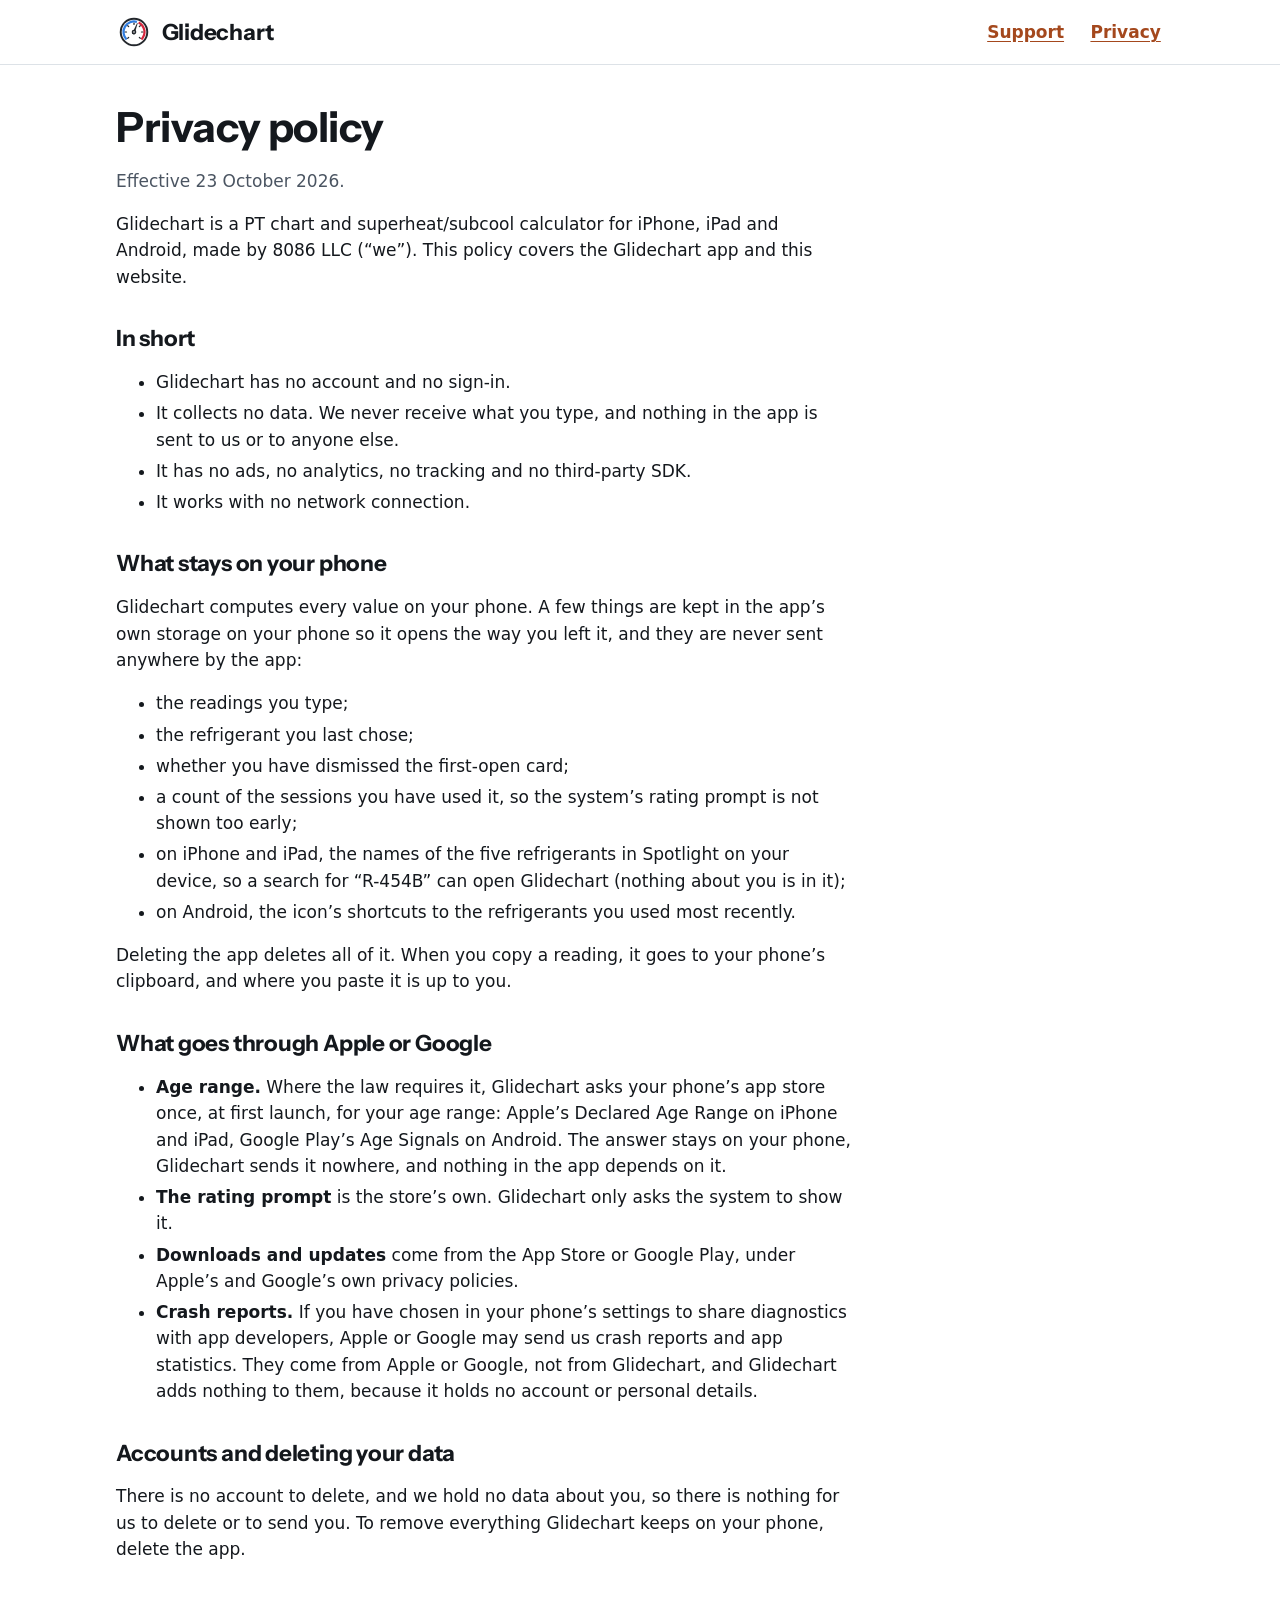
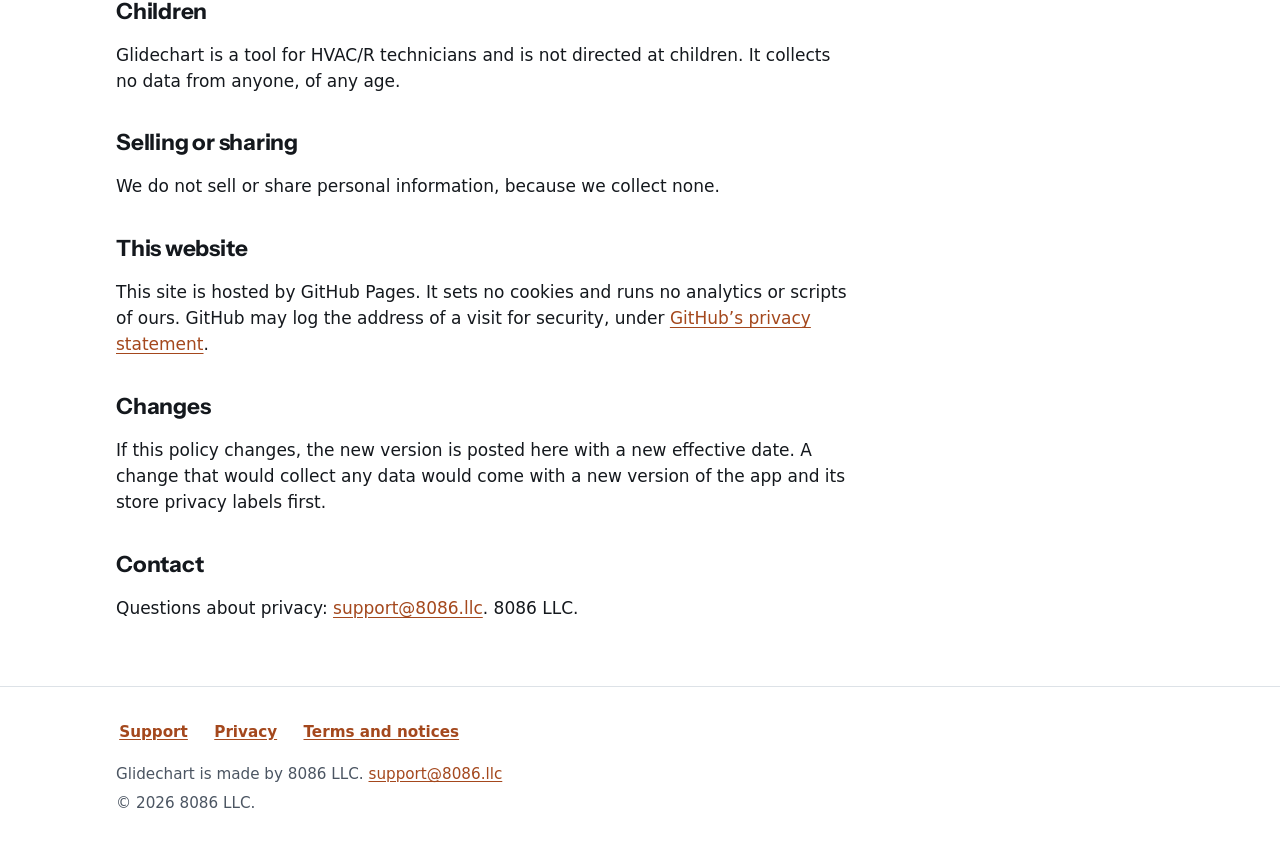
==== privacy/index.html @ c2d7c6fa "Glidechart site: landing, privacy, support, terms and notices The launch pack's pages for Glidechart" ====
<!DOCTYPE html>
<html lang="en">
<head>
  <meta charset="utf-8">
  <meta name="viewport" content="width=device-width, initial-scale=1">
  <title>Privacy policy – Glidechart</title>
  <meta name="description" content="Glidechart's privacy policy: no account, no ads, no analytics, and no data collected. What you type stays on your phone.">
  <link rel="canonical" href="https://soloinc-projects.github.io/glidechart/privacy/">
  <meta name="theme-color" content="#A4481D" media="(prefers-color-scheme: light)">
  <meta name="theme-color" content="#0F1215" media="(prefers-color-scheme: dark)">
  <link rel="icon" href="../favicon.ico" sizes="any">
  <link rel="icon" href="../favicon.svg" type="image/svg+xml">
  <link rel="apple-touch-icon" href="../apple-touch-icon.png">
  <link rel="stylesheet" href="../assets/site.css">
  <meta property="og:type" content="website">
  <meta property="og:site_name" content="Glidechart">
  <meta property="og:title" content="Privacy policy – Glidechart">
  <meta property="og:description" content="No account, no ads, no analytics, and no data collected. What you type stays on your phone.">
  <meta property="og:url" content="https://soloinc-projects.github.io/glidechart/privacy/">
  <meta property="og:image" content="https://soloinc-projects.github.io/glidechart/og-image.png">
</head>
<body>
  <a class="skip-link" href="#main">Skip to the content</a>
  <header class="site-header">
    <div class="wrap">
      <a class="brand" href="../" aria-label="Glidechart, home">
        <svg viewBox="0 0 24 24" aria-hidden="true" focusable="false">
          <circle class="mark-bezel" cx="12" cy="12" r="9.5"/>
          <circle class="mark-dial" cx="12" cy="12" r="8.2"/>
          <path fill="#2F7DE1" d="M6.5199 17.4801A7.75 7.75 0 0 1 14.1362 4.5502L13.7227 5.9921A6.25 6.25 0 0 0 7.5806 16.4194Z"/>
          <path fill="#D7263D" d="M15.3974 5.0343A7.75 7.75 0 0 1 17.4801 17.4801L16.4194 16.4194A6.25 6.25 0 0 0 14.7398 6.3825Z"/>
          <g stroke="#23272C" stroke-width="0.8" stroke-linecap="round">
            <line x1="8.4645" y1="15.5355" x2="7.8281" y2="16.1719"/>
            <line x1="7" y1="12" x2="6.1" y2="12"/>
            <line x1="8.4645" y1="8.4645" x2="7.8281" y2="7.8281"/>
            <line x1="12" y1="7" x2="12" y2="6.1"/>
            <line x1="15.5355" y1="8.4645" x2="16.1719" y2="7.8281"/>
            <line x1="17" y1="12" x2="17.9" y2="12"/>
            <line x1="15.5355" y1="15.5355" x2="16.1719" y2="16.1719"/>
          </g>
          <path fill="#23272C" d="M12.2202 13.7983L14.4631 6.1973L14.0523 6.0396L10.6331 13.1891Z"/>
          <circle fill="#23272C" cx="12" cy="12" r="1.55"/>
          <circle fill="#FFFFFF" cx="12" cy="12" r="0.55"/>
        </svg>
        <span class="wordmark">Glidechart</span>
      </a>
      <nav class="site-nav" aria-label="Pages">
        <a href="../support/">Support</a>
        <a href="./" aria-current="page">Privacy</a>
      </nav>
    </div>
  </header>

  <main id="main" class="wrap">
    <div class="prose">
      <h1>Privacy policy</h1>
      <p class="updated">Effective 23 October 2026.</p>

      <p>Glidechart is a PT chart and superheat/subcool calculator for iPhone, iPad and Android, made by 8086 LLC (“we”). This policy covers the Glidechart app and this website.</p>

      <h2>In short</h2>
      <ul>
        <li>Glidechart has no account and no sign-in.</li>
        <li>It collects no data. We never receive what you type, and nothing in the app is sent to us or to anyone else.</li>
        <li>It has no ads, no analytics, no tracking and no third-party SDK.</li>
        <li>It works with no network connection.</li>
      </ul>

      <h2>What stays on your phone</h2>
      <p>Glidechart computes every value on your phone. A few things are kept in the app’s own storage on your phone so it opens the way you left it, and they are never sent anywhere by the app:</p>
      <ul>
        <li>the readings you type;</li>
        <li>the refrigerant you last chose;</li>
        <li>whether you have dismissed the first-open card;</li>
        <li>a count of the sessions you have used it, so the system’s rating prompt is not shown too early;</li>
        <li>on iPhone and iPad, the names of the five refrigerants in Spotlight on your device, so a search for “R-454B” can open Glidechart (nothing about you is in it);</li>
        <li>on Android, the icon’s shortcuts to the refrigerants you used most recently.</li>
      </ul>
      <p>Deleting the app deletes all of it. When you copy a reading, it goes to your phone’s clipboard, and where you paste it is up to you.</p>

      <h2>What goes through Apple or Google</h2>
      <ul>
        <li><strong>Age range.</strong> Where the law requires it, Glidechart asks your phone’s app store once, at first launch, for your age range: Apple’s Declared Age Range on iPhone and iPad, Google Play’s Age Signals on Android. The answer stays on your phone, Glidechart sends it nowhere, and nothing in the app depends on it.</li>
        <li><strong>The rating prompt</strong> is the store’s own. Glidechart only asks the system to show it.</li>
        <li><strong>Downloads and updates</strong> come from the App Store or Google Play, under Apple’s and Google’s own privacy policies.</li>
        <li><strong>Crash reports.</strong> If you have chosen in your phone’s settings to share diagnostics with app developers, Apple or Google may send us crash reports and app statistics. They come from Apple or Google, not from Glidechart, and Glidechart adds nothing to them, because it holds no account or personal details.</li>
      </ul>

      <h2>Accounts and deleting your data</h2>
      <p>There is no account to delete, and we hold no data about you, so there is nothing for us to delete or to send you. To remove everything Glidechart keeps on your phone, delete the app.</p>

      <h2>Children</h2>
      <p>Glidechart is a tool for HVAC/R technicians and is not directed at children. It collects no data from anyone, of any age.</p>

      <h2>Selling or sharing</h2>
      <p>We do not sell or share personal information, because we collect none.</p>

      <h2>This website</h2>
      <p>This site is hosted by GitHub Pages. It sets no cookies and runs no analytics or scripts of ours. GitHub may log the address of a visit for security, under <a href="https://docs.github.com/en/site-policy/privacy-policies/github-general-privacy-statement">GitHub’s privacy statement</a>.</p>

      <h2>Changes</h2>
      <p>If this policy changes, the new version is posted here with a new effective date. A change that would collect any data would come with a new version of the app and its store privacy labels first.</p>

      <h2>Contact</h2>
      <p>Questions about privacy: <a href="mailto:support@8086.llc">support@8086.llc</a>. 8086 LLC.</p>
    </div>
  </main>

  <footer class="site-footer">
    <div class="wrap">
      <nav aria-label="Site">
        <a href="../support/">Support</a>
        <a href="./">Privacy</a>
        <a href="../terms/">Terms and notices</a>
      </nav>
      <p>Glidechart is made by 8086 LLC. <a href="mailto:support@8086.llc">support@8086.llc</a></p>
      <p>© 2026 8086 LLC.</p>
    </div>
  </footer>
</body>
</html>
---- assets/site.css ----
/* Glidechart site. Colours are tokens.json's (brand pack, edition 4); every text pair below is one tokens.json
   records at WCAG AA or better, in light and in dark. Fonts: Instrument Sans Bold for headings and the wordmark,
   Atkinson Hyperlegible Mono for numbers, both SIL OFL 1.1 (fonts/). */

@font-face {
  font-family: "Instrument Sans";
  src: url("../fonts/InstrumentSans-Bold.ttf") format("truetype");
  font-weight: 700;
  font-style: normal;
  font-display: swap;
}

@font-face {
  font-family: "Atkinson Hyperlegible Mono";
  src: url("../fonts/AtkinsonHyperlegibleMono-Regular.ttf") format("truetype");
  font-weight: 400;
  font-style: normal;
  font-display: swap;
}

:root {
  color-scheme: light dark;
  --bg: #FFFFFF;          /* paper */
  --raised: #F2F4F6;      /* paper-raised */
  --text: #14181D;        /* ink */
  --text-2: #4B5562;      /* steel */
  --accent: #A4481D;      /* copper */
  --low: #1D5BB8;         /* low-side-light */
  --high: #B21F31;        /* high-side-light */
  --caution: #8A5300;     /* caution-light */
  --line: #DDE2E7;        /* separator-light */
  --edge: #76808C;        /* control-light */
  --mark-bezel: #23272C;  /* bezel */
  --mark-dial: #FFFFFF;   /* dial */
  --sans: system-ui, -apple-system, "Segoe UI", Roboto, "Helvetica Neue", Arial, sans-serif;
  --display: "Instrument Sans", var(--sans);
  --mono: "Atkinson Hyperlegible Mono", ui-monospace, "SF Mono", Menlo, Consolas, monospace;
}

@media (prefers-color-scheme: dark) {
  :root {
    --bg: #0F1215;        /* night */
    --raised: #1A1E23;    /* night-raised */
    --text: #EDF0F3;      /* frost */
    --text-2: #A8B2BD;    /* mist */
    --accent: #F2A57E;    /* copper-glow */
    --low: #79AEFF;       /* low-side-dark */
    --high: #FF8590;      /* high-side-dark */
    --caution: #F2B54B;   /* caution-dark */
    --line: #2E343B;      /* separator-dark */
    --edge: #7D8794;      /* control-dark */
    --mark-bezel: #C9784C; /* icon-dark-bezel */
    --mark-dial: #E9E5E0;  /* icon-dark-dial */
  }
}

*, *::before, *::after { box-sizing: border-box; }

html { -webkit-text-size-adjust: 100%; text-size-adjust: 100%; }

body {
  margin: 0;
  background: var(--bg);
  color: var(--text);
  font-family: var(--sans);
  font-size: 1.0625rem;
  line-height: 1.55;
}

.wrap { max-width: 68rem; margin: 0 auto; padding: 0 1.25rem; }

a { color: var(--accent); text-underline-offset: 0.15em; }
a:hover { text-decoration-thickness: 2px; }
a:focus-visible, button:focus-visible { outline: 3px solid var(--accent); outline-offset: 3px; border-radius: 4px; }

.skip-link {
  position: absolute; left: 1rem; top: -4rem; z-index: 10;
  background: var(--bg); color: var(--accent); padding: 0.6rem 1rem; border: 2px solid var(--accent); border-radius: 8px;
}
.skip-link:focus { top: 1rem; }

h1, h2, h3, .wordmark { font-family: var(--display); font-weight: 700; letter-spacing: -0.01em; }
h1 { font-size: clamp(2rem, 1.4rem + 3vw, 3.25rem); line-height: 1.1; margin: 0 0 1rem; }
h2 { font-size: clamp(1.5rem, 1.2rem + 1.2vw, 2rem); line-height: 1.2; margin: 0 0 1rem; }
h3 { font-size: 1.2rem; line-height: 1.3; margin: 0 0 0.4rem; }

.num { font-family: var(--mono); font-variant-numeric: tabular-nums; }
.low { color: var(--low); font-weight: 600; }
.high { color: var(--high); font-weight: 600; }

/* Header */
.site-header { border-bottom: 1px solid var(--line); }
.site-header .wrap { display: flex; align-items: center; justify-content: space-between; gap: 1rem; min-height: 4rem; flex-wrap: wrap; }
.brand { display: inline-flex; align-items: center; gap: 0.6rem; color: var(--text); text-decoration: none; padding: 0.4rem 0; }
.brand svg { width: 2.25rem; height: 2.25rem; flex: none; }
.brand .wordmark { font-size: 1.4rem; }
.mark-bezel { fill: var(--mark-bezel); }
.mark-dial { fill: var(--mark-dial); }
.site-nav { display: flex; gap: 1.25rem; flex-wrap: wrap; }
.site-nav a { display: inline-block; padding: 0.6rem 0.2rem; min-height: 44px; font-weight: 600; }

/* Hero */
.hero { padding: 3rem 0 2.5rem; display: grid; gap: 2.5rem; align-items: center; }
@media (min-width: 60rem) { .hero { grid-template-columns: 1.15fr 0.85fr; } }
.lede { font-size: 1.2rem; color: var(--text); max-width: 40rem; margin: 0 0 1.5rem; }
.cta { list-style: none; padding: 0; margin: 0 0 1rem; display: flex; flex-wrap: wrap; gap: 0.75rem; }
.cta li { border: 2px solid var(--edge); border-radius: 14px; padding: 0.7rem 1.1rem; min-width: 14rem; background: var(--raised); }
.cta .store { display: block; font-family: var(--display); font-weight: 700; font-size: 1.1rem; }
.cta .when { display: block; color: var(--text-2); font-size: 0.95rem; }
.secondary { color: var(--text-2); margin: 0; }
.hero-shot { margin: 0 auto; max-width: 20rem; }
.hero-shot img, .shots img { display: block; width: 100%; height: auto; border-radius: 28px; border: 1px solid var(--line); }

/* Sections */
section { padding: 2.5rem 0; border-top: 1px solid var(--line); }
.cards { list-style: none; padding: 0; margin: 0; display: grid; gap: 1rem; }
@media (min-width: 48rem) { .cards { grid-template-columns: repeat(3, 1fr); } }
.cards li { background: var(--raised); border-radius: 18px; padding: 1.25rem 1.25rem 1.1rem; }
.cards p { margin: 0; color: var(--text); }
.shots { display: grid; gap: 1.5rem; grid-template-columns: repeat(auto-fit, minmax(13rem, 1fr)); }
.shots figure { margin: 0; }
.shots figcaption { margin-top: 0.6rem; font-weight: 600; text-align: center; }
.note { color: var(--text-2); font-size: 0.95rem; }
.quote { border-left: 4px solid var(--caution); padding: 0.4rem 0 0.4rem 1rem; margin: 0 0 1rem; font-weight: 600; }
.sides { display: grid; gap: 1rem; }
@media (min-width: 48rem) { .sides { grid-template-columns: 1fr 1fr; } }
.side { border-radius: 18px; padding: 1.1rem 1.25rem; background: var(--raised); border-left: 6px solid var(--edge); }
.side.low-side { border-left-color: var(--low); }
.side.high-side { border-left-color: var(--high); }
.side p { margin: 0.3rem 0 0; }

/* Prose pages */
.prose { max-width: 46rem; padding: 2.5rem 0 3rem; }
.prose h1 { font-size: clamp(1.8rem, 1.4rem + 2vw, 2.6rem); }
.prose h2 { font-size: 1.4rem; margin-top: 2.2rem; }
.prose li { margin: 0.3rem 0; }
.prose dt { font-weight: 700; margin-top: 1.2rem; }
.prose dd { margin: 0.3rem 0 0; }
.updated { color: var(--text-2); }
pre.licence { white-space: pre-wrap; font-family: var(--mono); font-size: 0.85rem; line-height: 1.5; background: var(--raised); padding: 1rem; border-radius: 12px; overflow-wrap: anywhere; }

/* Footer */
.site-footer { border-top: 1px solid var(--line); padding: 1.5rem 0 2.5rem; color: var(--text-2); font-size: 0.95rem; }
.site-footer nav { display: flex; gap: 1.25rem; flex-wrap: wrap; margin-bottom: 0.5rem; }
.site-footer nav a { display: inline-block; padding: 0.6rem 0.2rem; min-height: 44px; font-weight: 600; }
.site-footer p { margin: 0.3rem 0; }

@media (prefers-reduced-motion: reduce) {
  *, *::before, *::after { animation: none !important; transition: none !important; scroll-behavior: auto !important; }
}
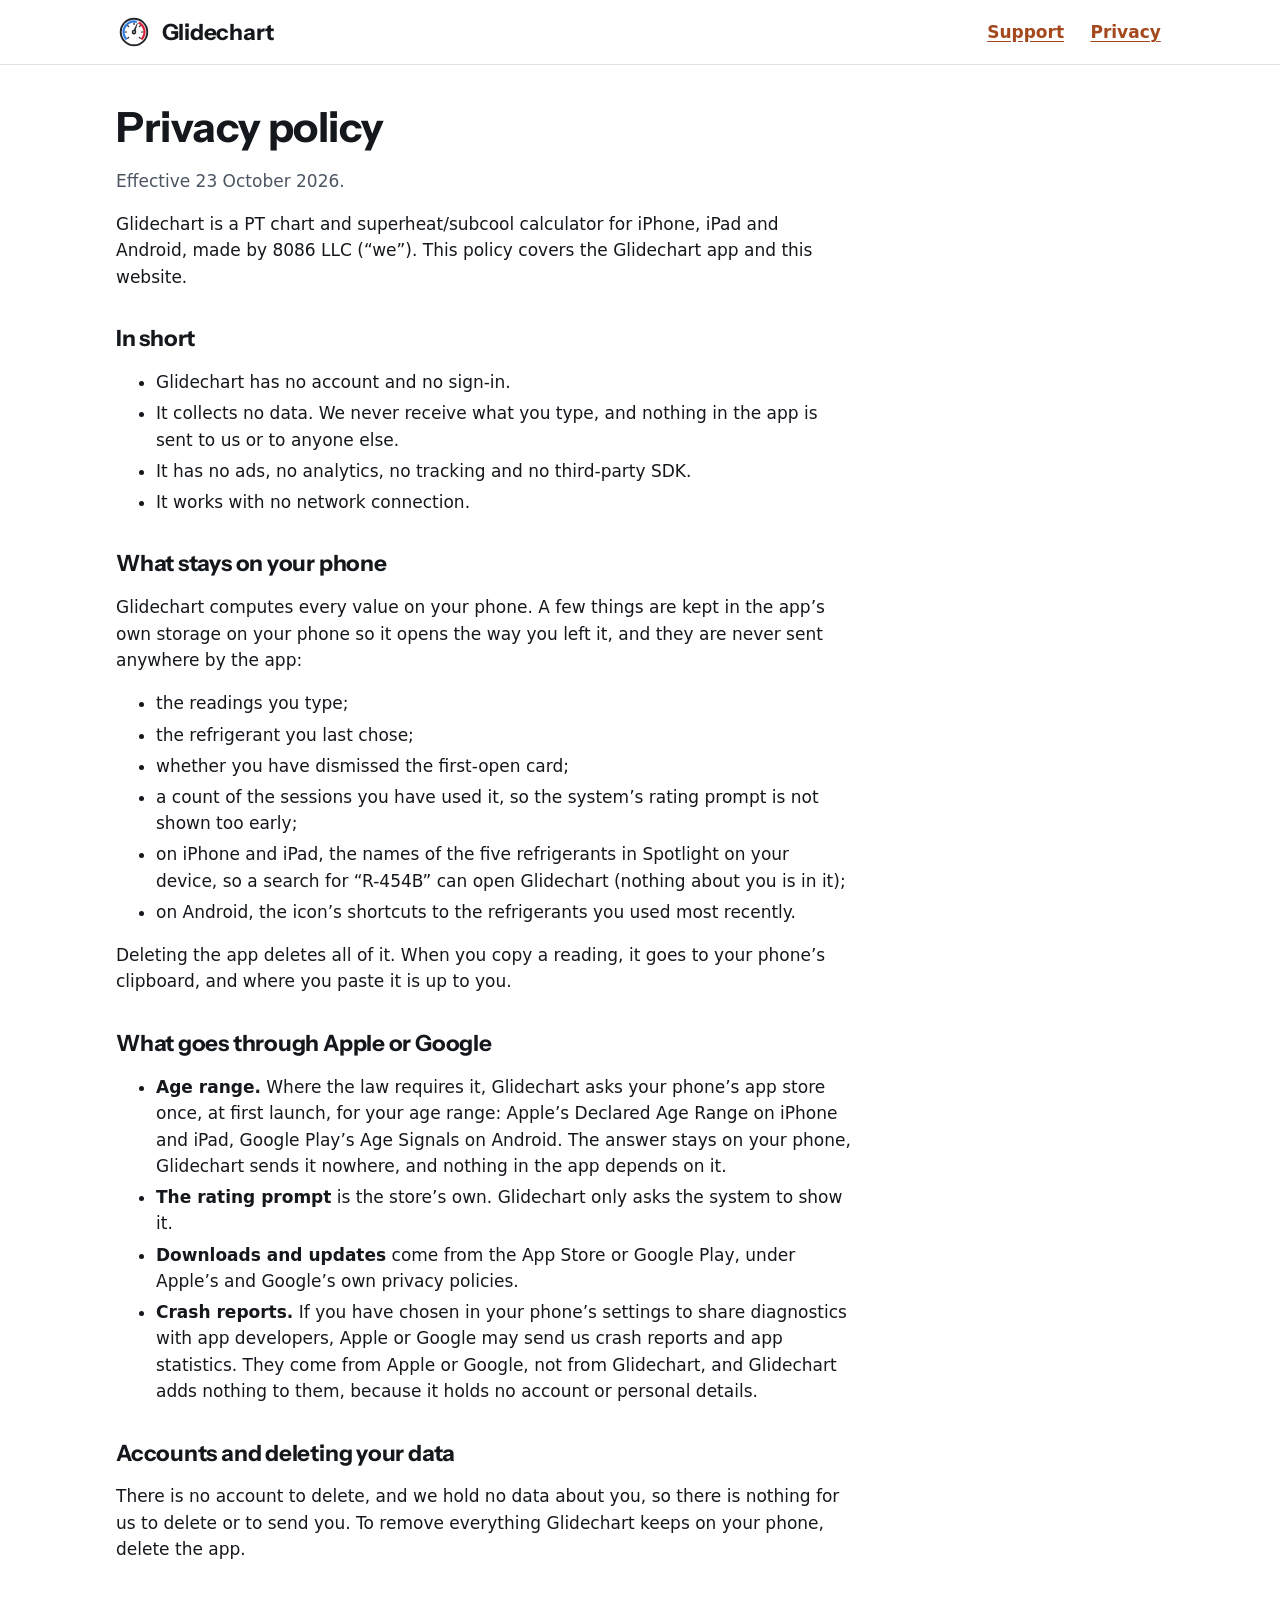
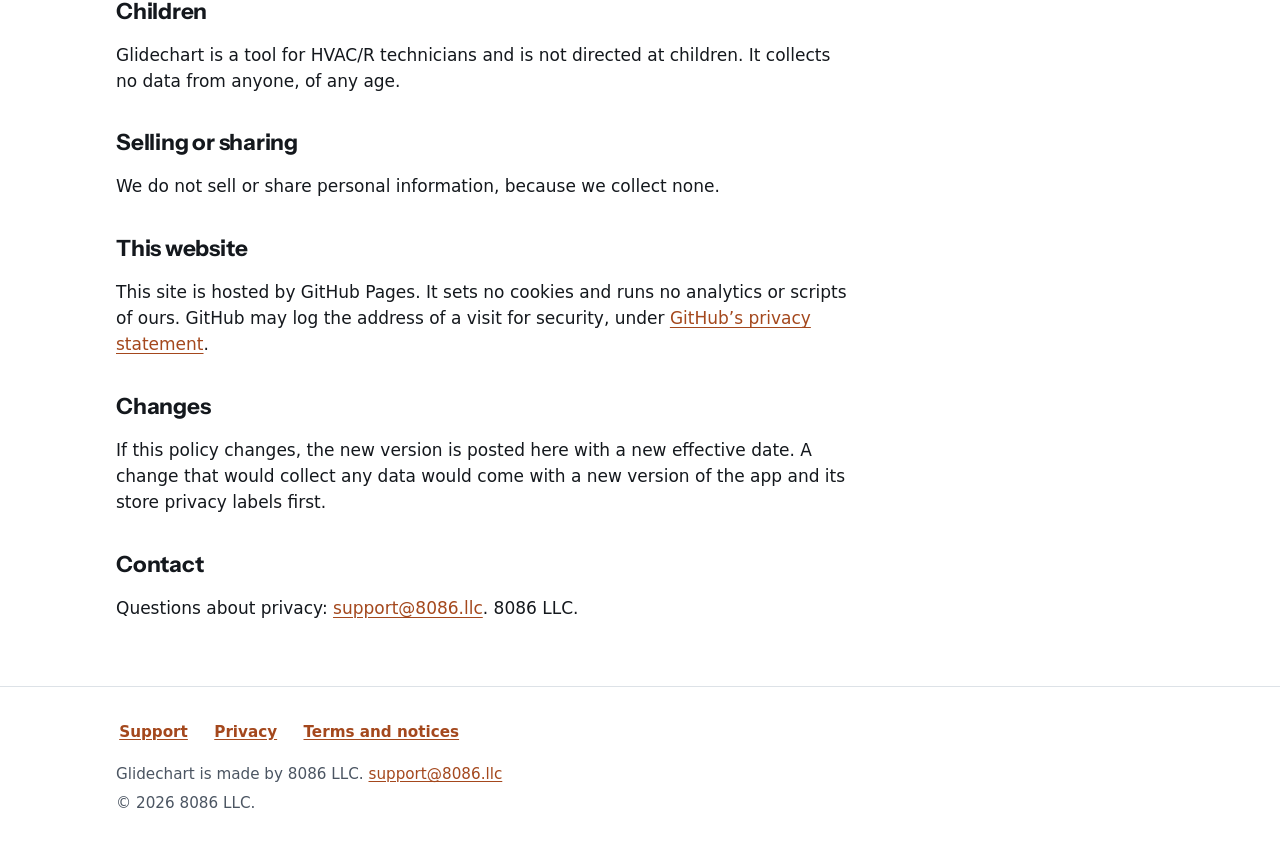
==== commit ce1dabf5: "Site: keep refrigerant names whole at a line end The landing's lede broke "R-410A" after its hyphen " ====
--- a/privacy/index.html
+++ b/privacy/index.html
@@ -73,7 +73,7 @@
         <li>the refrigerant you last chose;</li>
         <li>whether you have dismissed the first-open card;</li>
         <li>a count of the sessions you have used it, so the system’s rating prompt is not shown too early;</li>
-        <li>on iPhone and iPad, the names of the five refrigerants in Spotlight on your device, so a search for “R-454B” can open Glidechart (nothing about you is in it);</li>
+        <li>on iPhone and iPad, the names of the five refrigerants in Spotlight on your device, so a search for “<span class="nw">R-454B</span>” can open Glidechart (nothing about you is in it);</li>
         <li>on Android, the icon’s shortcuts to the refrigerants you used most recently.</li>
       </ul>
       <p>Deleting the app deletes all of it. When you copy a reading, it goes to your phone’s clipboard, and where you paste it is up to you.</p>
--- a/assets/site.css
+++ b/assets/site.css
@@ -84,6 +84,7 @@
 h2 { font-size: clamp(1.5rem, 1.2rem + 1.2vw, 2rem); line-height: 1.2; margin: 0 0 1rem; }
 h3 { font-size: 1.2rem; line-height: 1.3; margin: 0 0 0.4rem; }
 
+.nw { white-space: nowrap; }
 .num { font-family: var(--mono); font-variant-numeric: tabular-nums; }
 .low { color: var(--low); font-weight: 600; }
 .high { color: var(--high); font-weight: 600; }
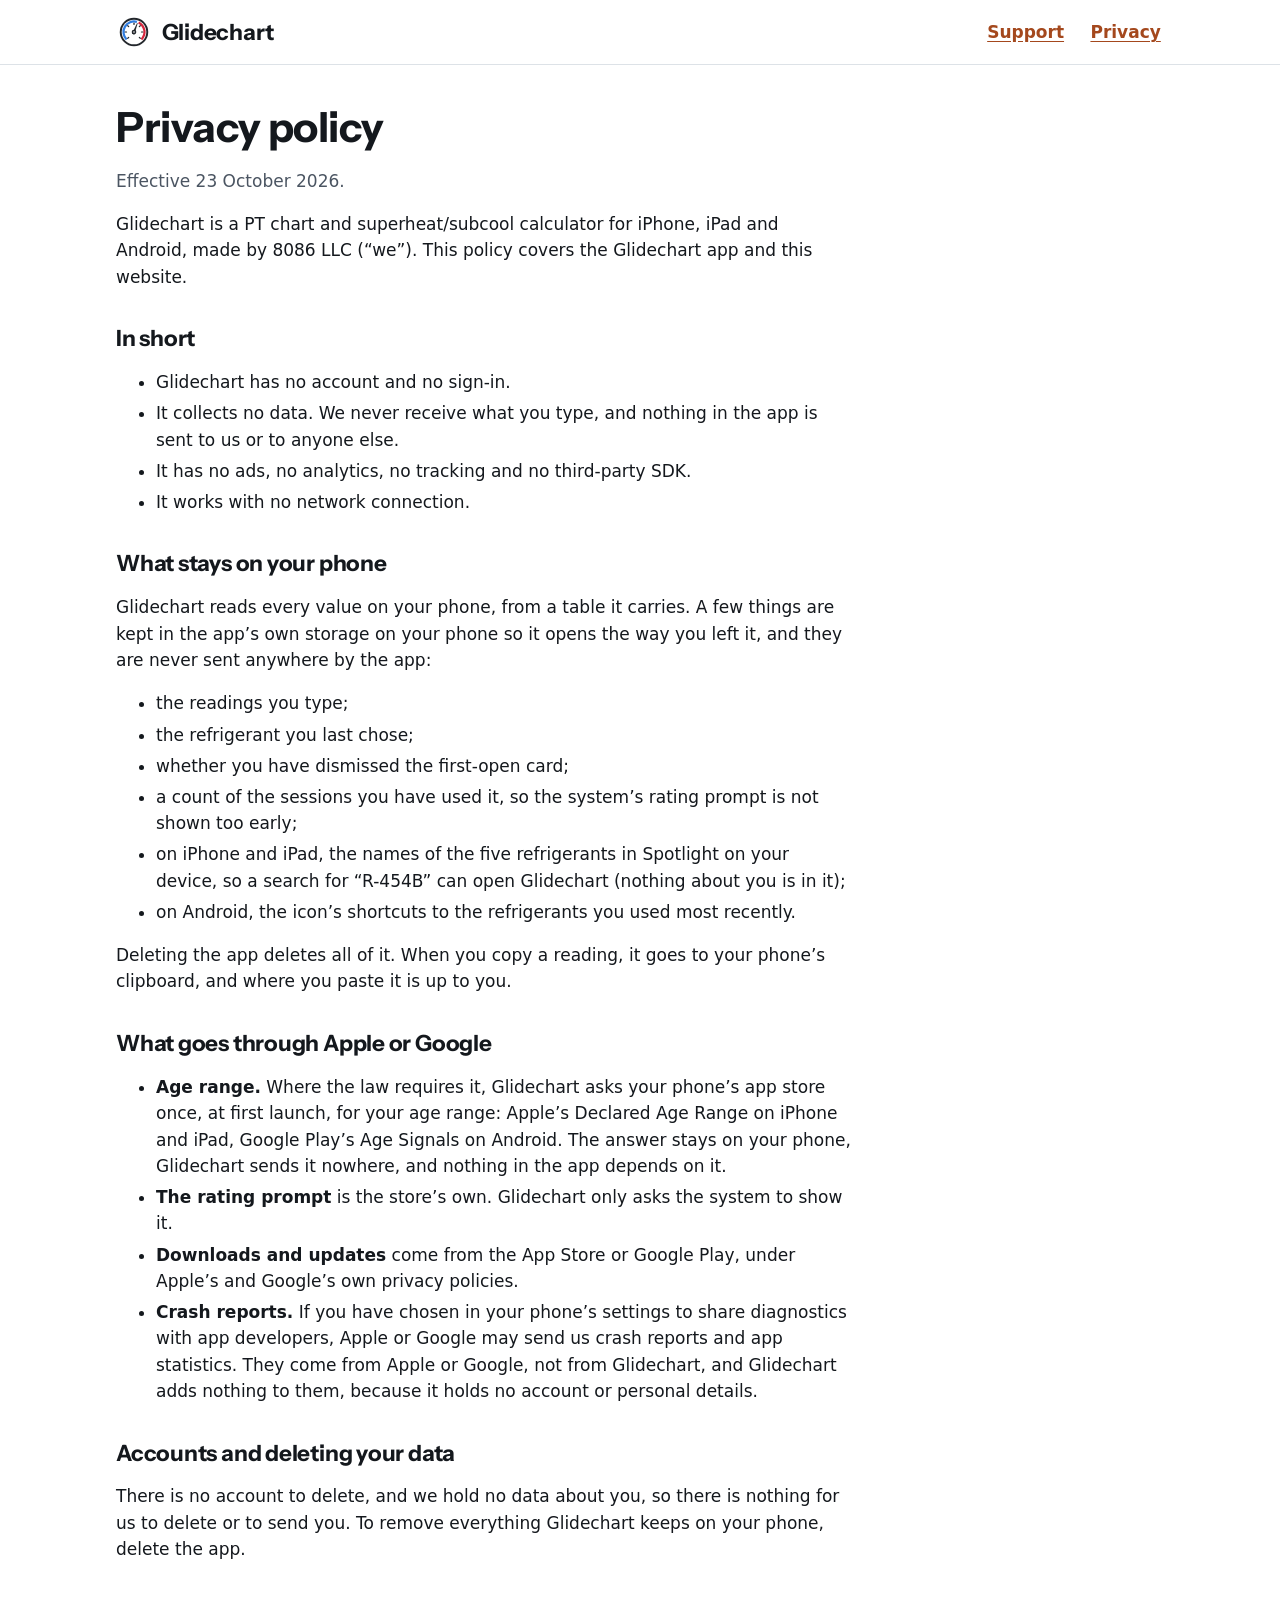
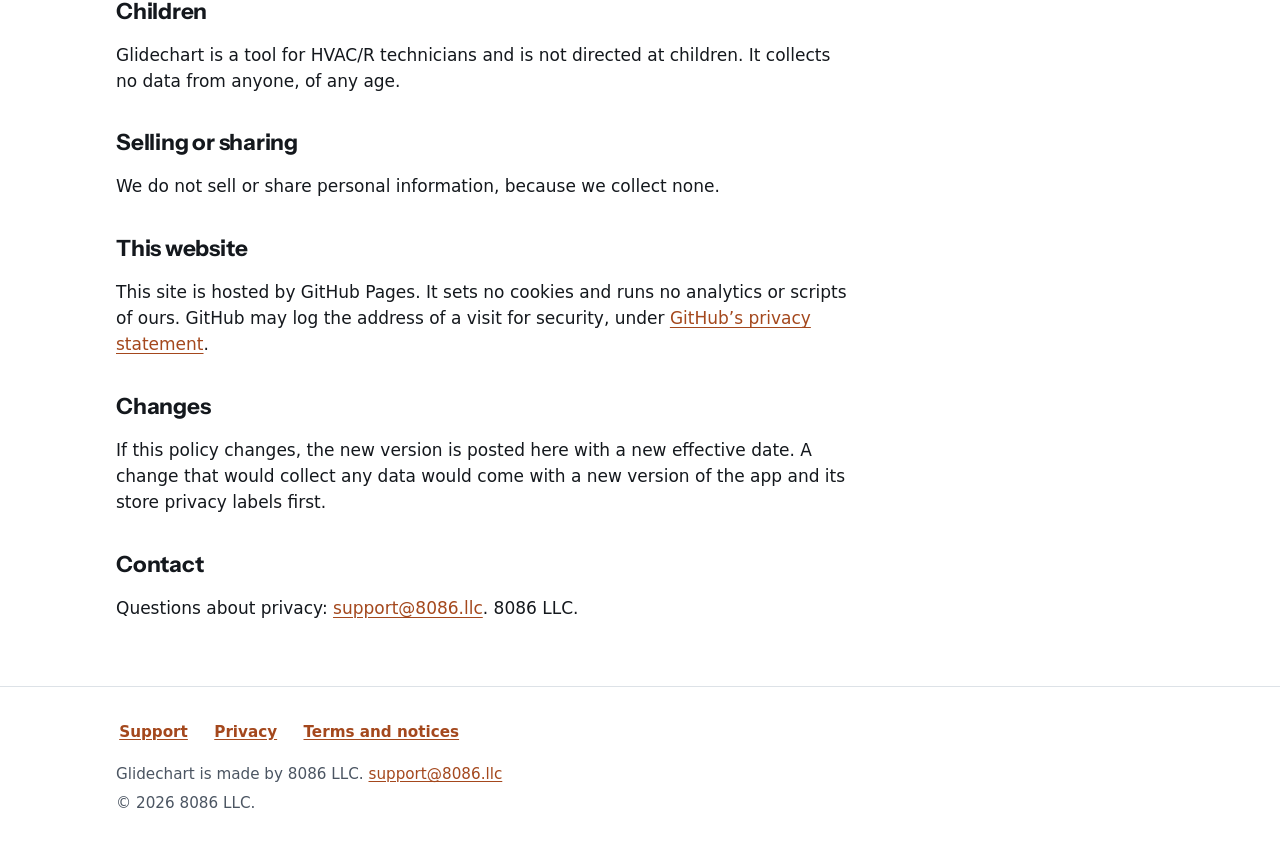
==== commit b735a21d: "Say what the app does with CoolProp: it carries a table CoolProp computed and reads it on the phone " ====
--- a/privacy/index.html
+++ b/privacy/index.html
@@ -67,7 +67,7 @@
       </ul>
 
       <h2>What stays on your phone</h2>
-      <p>Glidechart computes every value on your phone. A few things are kept in the app’s own storage on your phone so it opens the way you left it, and they are never sent anywhere by the app:</p>
+      <p>Glidechart reads every value on your phone, from a table it carries. A few things are kept in the app’s own storage on your phone so it opens the way you left it, and they are never sent anywhere by the app:</p>
       <ul>
         <li>the readings you type;</li>
         <li>the refrigerant you last chose;</li>
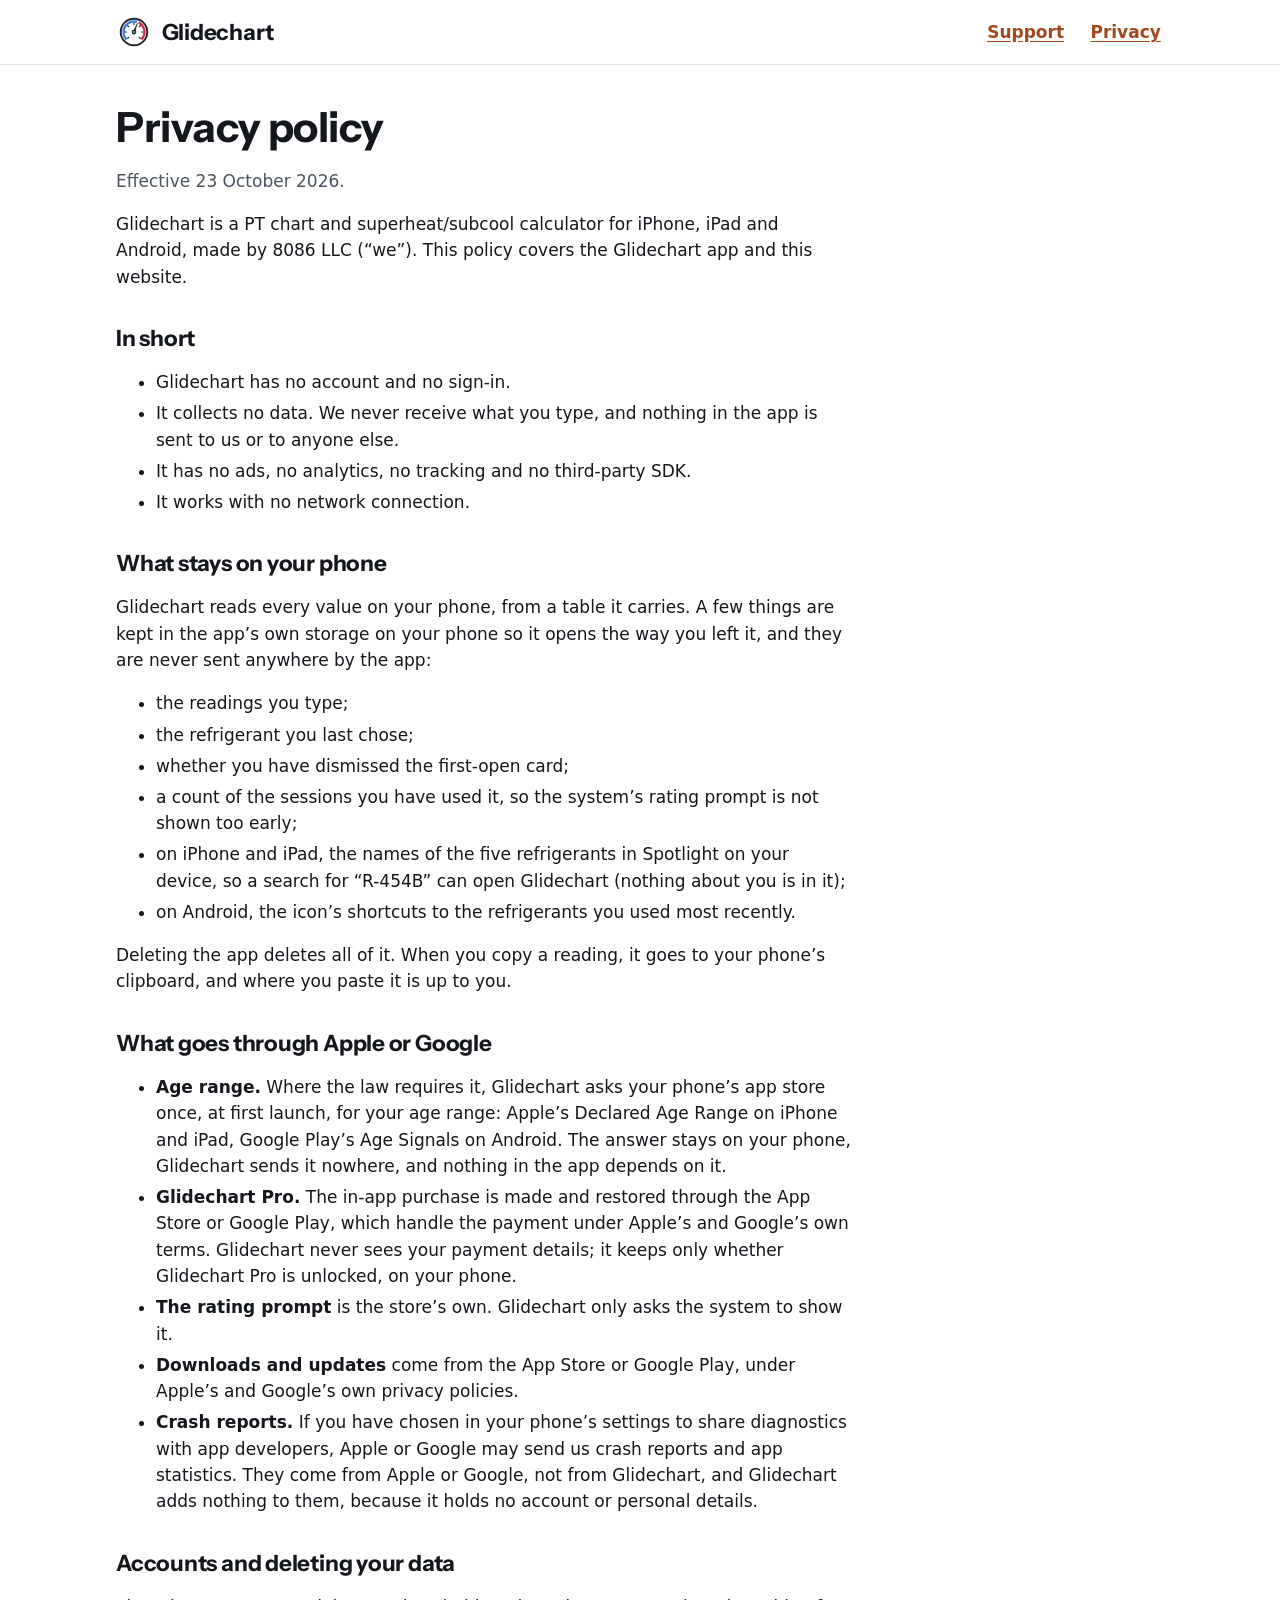
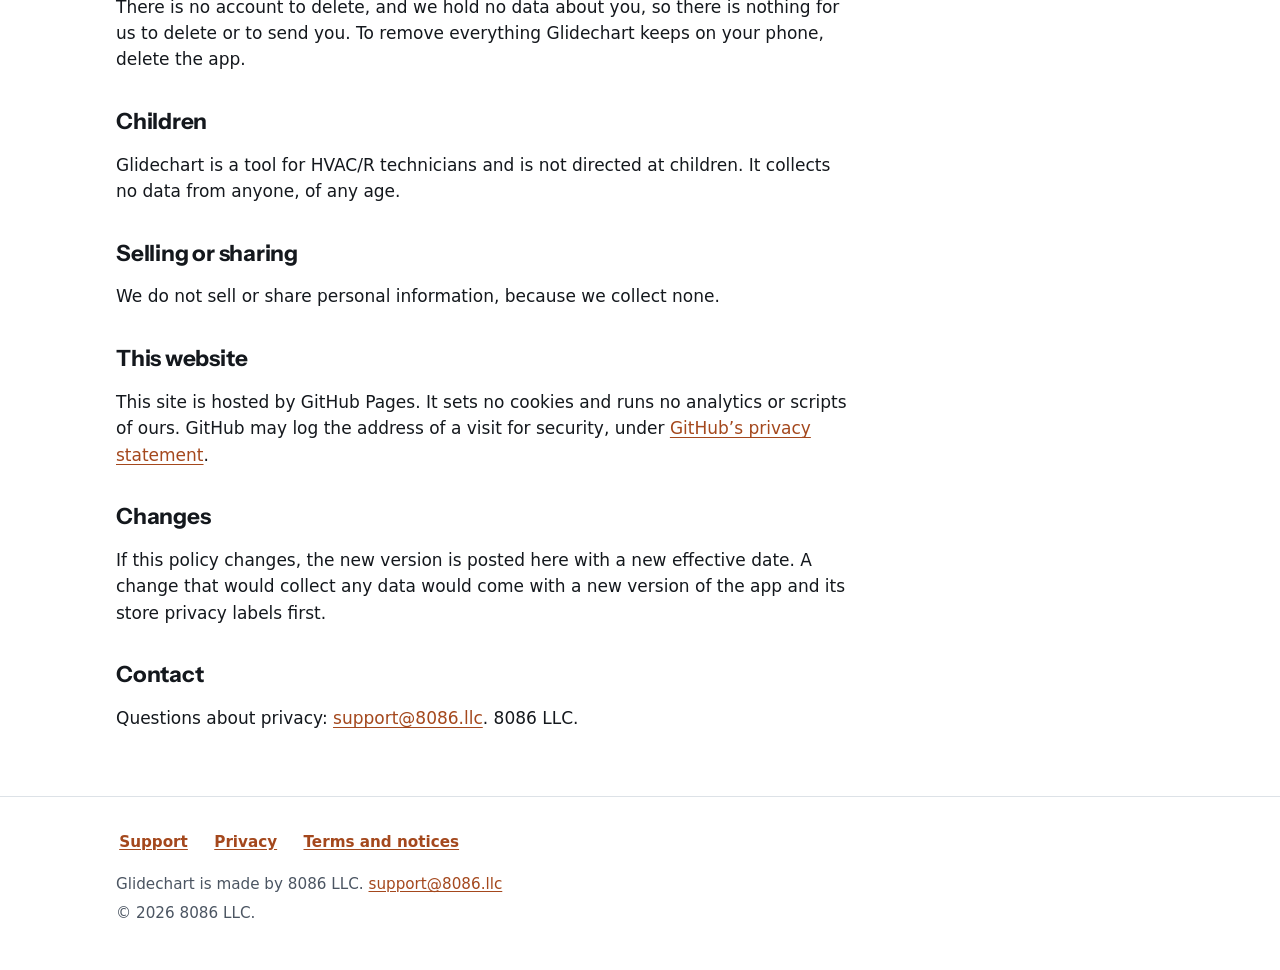
==== commit 7ace56bb: "Glidechart Pro: the one purchase, what it adds, Restore Purchase; privacy through the stores Co-Auth" ====
--- a/privacy/index.html
+++ b/privacy/index.html
@@ -81,6 +81,7 @@
       <h2>What goes through Apple or Google</h2>
       <ul>
         <li><strong>Age range.</strong> Where the law requires it, Glidechart asks your phone’s app store once, at first launch, for your age range: Apple’s Declared Age Range on iPhone and iPad, Google Play’s Age Signals on Android. The answer stays on your phone, Glidechart sends it nowhere, and nothing in the app depends on it.</li>
+        <li><strong>Glidechart Pro.</strong> The in-app purchase is made and restored through the App Store or Google Play, which handle the payment under Apple’s and Google’s own terms. Glidechart never sees your payment details; it keeps only whether Glidechart Pro is unlocked, on your phone.</li>
         <li><strong>The rating prompt</strong> is the store’s own. Glidechart only asks the system to show it.</li>
         <li><strong>Downloads and updates</strong> come from the App Store or Google Play, under Apple’s and Google’s own privacy policies.</li>
         <li><strong>Crash reports.</strong> If you have chosen in your phone’s settings to share diagnostics with app developers, Apple or Google may send us crash reports and app statistics. They come from Apple or Google, not from Glidechart, and Glidechart adds nothing to them, because it holds no account or personal details.</li>
